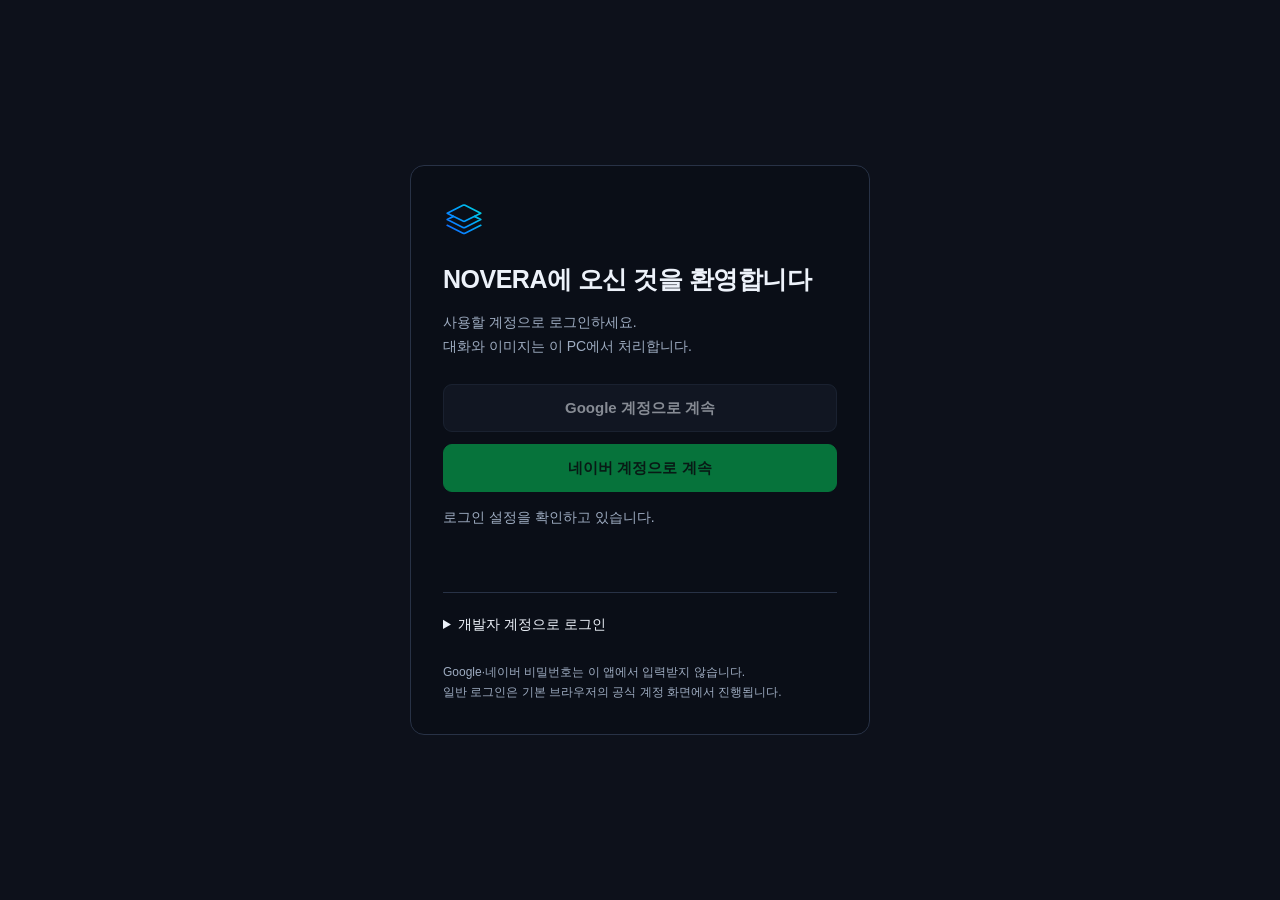
==== NOVERA_AI_Desktop_Release/assets/index.html @ 12334b1d "Add VIONA web and NOVERA desktop source without local models or secrets" ====
<!doctype html><html lang="ko"><head><meta charset="utf-8"><meta name="viewport" content="width=device-width, initial-scale=1"><meta http-equiv="Content-Security-Policy" content="default-src 'self' data: 'unsafe-inline'; connect-src 'self'; object-src 'none'; base-uri 'none'"><title>NOVERA AI Desktop</title><link rel="stylesheet" href="desktop.css"></head><body class="signed-out">
<section id="authScreen" class="auth-screen" aria-label="NOVERA 로그인"><div class="auth-content"><img src="logo.svg" alt="" class="auth-logo"><h1>NOVERA에 오신 것을 환영합니다</h1><p class="muted">사용할 계정으로 로그인하세요.<br>대화와 이미지는 이 PC에서 처리합니다.</p><div class="provider-actions"><button id="googleLogin" class="provider-button" disabled>Google 계정으로 계속</button><button id="naverLogin" class="provider-button naver" disabled>네이버 계정으로 계속</button></div><p id="providerSetupNote" class="muted">로그인 설정을 확인하고 있습니다.</p><p id="authMessage" role="status" aria-live="polite"></p><button id="cancelLogin" hidden>로그인 취소</button><details class="developer-login"><summary>개발자 계정으로 로그인</summary><form id="developerLoginForm"><label>개발자 계정<input id="developerUsername" name="username" value="soo_dev" autocomplete="username" required maxlength="254"></label><label>비밀번호<input id="developerPassword" name="password" type="password" autocomplete="current-password" required maxlength="128"></label><button id="developerSignIn" class="primary">개발자 로그인</button></form></details><p class="auth-footnote">Google·네이버 비밀번호는 이 앱에서 입력받지 않습니다.<br>일반 로그인은 기본 브라우저의 공식 계정 화면에서 진행됩니다.</p></div></section>
<aside><a class="brand" href="#"><img src="logo.svg" alt="">NOVERA <small>AI Desktop</small></a><button id="newChat">＋ 새 대화</button><div class="label">내 대화</div><nav id="history"></nav><div class="aside-bottom"><button data-pane="chat">대화</button><button data-pane="image">이미지 스튜디오</button><button data-pane="settings">모델 및 설정</button><button data-pane="developer" data-developer hidden>개발자 설정</button><button data-pane="logs" data-developer hidden>오류 로그</button><p>로컬 실행 · 오프라인 추론</p></div></aside>
<main><header><div><span id="heading">VIONA</span><span class="badge">개인 AI</span></div><div class="account-controls"><span id="accountName"></span><button id="logout">로그아웃</button></div><div class="connection"><i id="light"></i><span id="phase">연결 준비 중</span></div></header>
<section id="chat" class="pane"><div id="messages" aria-live="polite"><div class="welcome"><img src="logo.svg" alt="VIONA"><h1>무엇을 함께 만들어볼까요?</h1><p>생각을 정리하고, 코드를 만들고, 새로운 이미지를 그려보세요.</p><div class="suggestions"><button data-prompt="한국어로 간단하게 인사해 줘.">대화 시작하기</button><button data-prompt="파이썬으로 이진 탐색 함수를 작성해 줘.">Python 코드 만들기</button></div></div></div><form id="chatForm"><textarea id="prompt" aria-label="메시지" placeholder="VIONA에게 물어보세요. Shift+Enter로 줄바꿈" rows="2" required></textarea><div class="composer-actions"><span>설치된 모델로 이 PC에서 처리합니다</span><button type="button" id="cancel">중단</button><button type="submit" id="send" class="primary">보내기 ↑</button></div></form></section>
<section id="image" class="pane panel" hidden><h1>이미지 스튜디오</h1><p class="muted">Stable Diffusion 1.5 · 학습된 VIONA LoRA · 기본 256 × 256</p><label>그릴 이미지 <textarea id="imagePrompt" rows="4" placeholder="예: a photograph of an open hand, five fingers, white background"></textarea></label><p class="muted">현재 엔진은 영어 묘사에 가장 잘 반응합니다.</p><button id="generate" class="primary">이미지 생성</button><div id="imageResult" aria-live="polite"></div></section>
<section id="settings" class="pane panel" hidden><h1>모델 및 설정</h1><div class="actions"><button id="checkUpdates">업데이트 확인</button><span id="updateStatus" role="status">앱을 시작할 때 새 빌드를 자동 확인합니다.</span></div><p class="muted">변경한 설정은 다음 요청부터 적용됩니다. 모델은 첫 요청에서 로드합니다.</p><div class="actions"><button id="syncWeb" class="primary">웹 배포 가져오기</button></div><p id="webRelease" class="muted"></p><label class="check"><input type="checkbox" id="follow_web" checked> 시작할 때 웹 배포 모델과 연결</label><div class="settings-grid"><label>이미지 모델<select id="image_model"></select></label><label>대화 모델<select id="model"></select></label><label>실행 모드<select id="mode"><option value="cpu">CPU · 안정성 우선</option><option value="gpu">GPU 혼합 · VRAM 여유 확인</option></select></label><label>CPU 스레드<input id="threads" type="number" min="1" max="6"></label><label>컨텍스트 토큰<input id="context" type="number" min="512" max="32768" step="512"></label><label>이미지 LoRA<select id="adapter"><option value="">사용 안 함</option></select></label><label>이미지 LoRA 강도<input id="strength" type="number" min="0" max="1.5" step="0.05"></label></div><label class="check"><input type="checkbox" id="text_lora"> 검증된 VIONA 코딩 LoRA 사용 (해당 베이스 모델에만 적용)</label><div class="actions"><button id="saveSettings" class="primary">설정 저장</button><button id="addModel">GGUF 모델 추가</button><button id="exportHistory">대화 내보내기</button><label class="button">대화 불러오기<input id="importHistory" type="file" accept="application/json" hidden></label></div><pre id="resources"></pre><p class="muted">GPU는 여유 VRAM에 맞춰 제한적으로 사용하며 부족하면 CPU로 복구합니다. 이미지 LoRA와 대화용 LoRA는 서로 호환되지 않습니다.</p></section>
<section id="developer" class="pane panel" hidden><h1>개발자 설정</h1><p class="muted">로그인 서비스 연결 · 모델 관리 · 실행 로그를 개발자 계정에서만 사용할 수 있습니다.</p><h2>Google·네이버 로그인 연결</h2><p>먼저 각 제공업체 개발자 콘솔에서 앱을 등록하세요. 아래 설정은 이 Windows 사용자 계정으로 암호화해 저장하며 EXE에 포함하지 않습니다.</p><form id="oauthSettingsForm" class="oauth-form"><label>로그인 제공업체<select id="oauthProvider"><option value="google">Google</option><option value="naver">네이버</option></select></label><label>Client ID<input id="oauthClientId" autocomplete="off" required maxlength="512"></label><label>Client Secret<input id="oauthClientSecret" type="password" autocomplete="off" maxlength="1024" placeholder="새 Secret 입력 · 비우면 기존 값 유지"></label><p id="oauthCallback" class="muted"></p><button id="saveOAuthSettings" class="primary">로그인 연결 설정 저장</button><p id="oauthSettingsMessage" role="status" aria-live="polite"></p></form><details class="setup-instructions"><summary>처음 등록하는 방법</summary><ol><li>Google Cloud Console에서 Google Auth Platform의 동의 화면을 구성하고 OAuth 클라이언트 유형을 <strong>데스크톱 앱</strong>으로 만드세요. 테스트 모드라면 테스트 사용자를 등록하세요.</li><li>네이버 개발자센터에서 네이버 로그인 앱을 만드세요. PC 웹 환경의 서비스 URL은 <code>http://127.0.0.1</code>, Callback URL은 <code>http://127.0.0.1:43871/oauth/callback/naver</code>로 등록하세요.</li><li>발급받은 Client ID와 Secret을 위에 저장하고 로그아웃한 뒤 해당 로그인 버튼을 사용하세요. 임의의 값을 넣으면 실제 로그인은 동작하지 않습니다.</li></ol><p class="muted">현재 PC용 구성입니다. 다른 PC에 배포하는 공용 서비스는 네이버 Secret을 보관할 별도의 인증 서버와 서비스 검수가 필요합니다.</p></details></section><section id="logs" class="pane panel" hidden><h1>실행 및 오류 로그</h1><button id="refreshLogs">새로고침</button><pre id="logText"></pre></section><div id="notice" role="status" hidden></div></main><script src="desktop.js"></script></body></html>
---- NOVERA_AI_Desktop_Release/assets/desktop.css ----
:root{color-scheme:dark;--bg:#0d111b;--side:#0a0e17;--surface:#171e2c;--line:#283246;--text:#edf2fa;--muted:#9eacc1;--accent:#61cfee}*{box-sizing:border-box}body{margin:0;height:100vh;display:flex;background:var(--bg);color:var(--text);font:14px "Segoe UI",sans-serif}button,input,textarea,select{font:inherit}button,.button{cursor:pointer;background:var(--surface);color:var(--text);border:1px solid var(--line);padding:11px 15px;border-radius:9px}button:hover,.button:hover{background:#253247}button:disabled{opacity:.45;cursor:wait}button:focus-visible,input:focus-visible,select:focus-visible,textarea:focus-visible,.button:focus-within{outline:2px solid var(--accent);outline-offset:3px}aside{width:236px;flex-shrink:0;background:var(--side);border-right:1px solid var(--line);padding:25px 16px 16px;display:flex;flex-direction:column;min-height:0}.brand{display:flex;align-items:center;gap:9px;flex-wrap:wrap;font-weight:750;letter-spacing:1px;color:var(--text);text-decoration:none;margin-bottom:28px}.brand img{width:32px;height:32px}.brand small{font-size:10px;color:var(--muted);font-weight:400;letter-spacing:0;margin-left:41px;margin-top:-12px}.label{margin:26px 10px 12px;color:var(--muted);font-size:12px}nav{overflow:auto;flex:1;min-height:40px}nav button{display:block;width:100%;text-align:left;overflow:hidden;text-overflow:ellipsis;white-space:nowrap;background:transparent;border:0;margin:3px 0}.aside-bottom{flex-shrink:0;border-top:1px solid var(--line);padding-top:12px}.aside-bottom button{display:block;width:100%;border:0;text-align:left;background:transparent;margin:3px 0}.aside-bottom p{font-size:11px;color:var(--muted);margin:16px 12px 0}main{flex:1;min-width:0;display:flex;flex-direction:column;position:relative}header{height:72px;display:flex;align-items:center;justify-content:space-between;gap:12px;padding:0 28px;border-bottom:1px solid #1b2433;flex-shrink:0}#heading{font-weight:650;font-size:19px;letter-spacing:.6px}.badge{font-size:11px;color:var(--muted);margin-left:12px}.connection{display:flex;align-items:center;gap:8px;font-size:12px;color:var(--muted)}.connection i{width:6px;height:6px;background:#77849b;border-radius:50%}.connection i.ready{background:#55c9a6}.pane{min-height:0;flex:1}.pane[hidden]{display:none}#chat{display:flex;flex-direction:column}#messages{flex:1;overflow:auto;padding:24px max(25px,calc((100% - 780px)/2));scrollbar-width:thin;scrollbar-color:var(--line) transparent}.welcome{text-align:center;margin:12vh 0 20px}.welcome img{width:78px;height:78px}.welcome h1{font-size:28px;letter-spacing:-.8px;font-weight:600;margin:24px 0 12px}.welcome p,.muted{color:var(--muted);line-height:1.7}.suggestions{display:flex;justify-content:center;gap:12px;margin-top:30px}.suggestions button{background:transparent;padding:15px 20px}.message{line-height:1.8;padding:18px 0;border-bottom:1px solid #1b2433;white-space:pre-wrap;overflow-wrap:anywhere}.message b{display:block;font-size:12px;color:var(--accent);margin-bottom:8px}.message.user b{color:var(--muted)}#chatForm{margin:12px max(24px,calc((100% - 780px)/2)) 23px;border:1px solid #36435b;border-radius:14px;background:#151d2a;padding:13px}textarea{resize:vertical;background:transparent;color:var(--text);border:1px solid var(--line);border-radius:8px;padding:12px;line-height:1.6;width:100%;min-height:70px;max-height:160px}#prompt{border:0;resize:none;padding:3px 4px;outline-offset:5px}.composer-actions{display:flex;align-items:center;gap:10px;margin-top:8px}.composer-actions span{color:var(--muted);font-size:11px;margin-right:auto}.composer-actions #cancel{background:transparent;padding:8px 12px}.primary{background:#b2e8f3;color:#09141c;border-color:transparent;font-weight:600}.primary:hover{background:#d2f4fc}.panel{overflow:auto;padding:34px clamp(28px,5vw,70px)}h1{font-size:27px;font-weight:600;letter-spacing:-.6px;margin:0 0 15px}label{display:block;line-height:1.5}label input,label select{display:block;width:100%;margin-top:9px;background:var(--surface);border:1px solid var(--line);color:var(--text);padding:11px;border-radius:8px}.settings-grid{display:grid;grid-template-columns:1fr 1fr;gap:24px;margin:28px 0}.check{display:flex;align-items:center;gap:10px;margin:24px 0}.check input{width:auto;margin:0}.actions{display:flex;flex-wrap:wrap;gap:12px}.button{line-height:20px}pre{white-space:pre-wrap;overflow-wrap:anywhere;background:var(--side);border:1px solid var(--line);border-radius:10px;padding:18px;font-size:12px;line-height:1.7;margin-top:26px}#notice{position:absolute;bottom:12px;left:20px;right:20px;padding:13px;background:#293a51;border:1px solid #50617d;border-radius:10px;font-size:13px;z-index:10}#imageResult{margin-top:24px}#imageResult img{max-width:100%;width:384px;border-radius:10px}.working{display:inline-flex;align-items:center;gap:7px;color:var(--muted)}.working i{width:5px;height:5px;background:var(--accent);border-radius:50%;animation:pulse 1.2s infinite}.working i:nth-child(2){animation-delay:.2s}.working i:nth-child(3){animation-delay:.4s}@keyframes pulse{50%{opacity:.25;transform:translateY(-3px)}}@media(prefers-reduced-motion:reduce){.working i{animation:none}}@media(max-width:850px){aside{width:188px;padding:20px 12px}.welcome h1{font-size:24px}.settings-grid{gap:15px}.composer-actions span{display:none}header{padding:0 20px}}

[hidden]{display:none!important}

/* Account access follows the existing desktop palette. */
body.signed-out>aside,body.signed-out>main{display:none}
.auth-screen{position:fixed;inset:0;z-index:100;display:grid;place-items:center;overflow:auto;background:var(--bg);padding:32px 24px}
.auth-content{width:min(100%,460px);margin:auto;padding:32px;border:1px solid var(--line);border-radius:14px;background:var(--side)}
.auth-logo{width:42px;height:42px;margin-bottom:18px}
.auth-content h1{font-size:25px;line-height:1.45;margin:0 0 14px;letter-spacing:-.02em}
.auth-content p{font-size:14px;line-height:1.7}
.provider-actions{display:grid;gap:12px;margin-top:26px}
.provider-button{width:100%;min-height:48px;font-size:15px;font-weight:600;background:var(--surface)}
.provider-button.naver{background:#03c75a;color:#072514;border-color:#03c75a}
.auth-content button:disabled{opacity:.55;cursor:not-allowed}
.auth-content button:focus-visible,.auth-content summary:focus-visible,.oauth-form input:focus-visible{outline:2px solid var(--accent);outline-offset:3px}
.developer-login{margin-top:24px;padding-top:20px;border-top:1px solid var(--line)}
.developer-login summary,.setup-instructions summary{cursor:pointer;line-height:1.6}
.developer-login form{display:grid;gap:16px;margin-top:18px}
.developer-login input{min-height:44px}
.auth-footnote{color:var(--muted);margin-top:26px;margin-bottom:0;font-size:12px!important}
#authMessage{min-height:24px;overflow-wrap:anywhere}
.account-controls{display:flex;align-items:center;gap:12px;margin-left:auto;margin-right:20px}
#accountName{max-width:180px;overflow:hidden;text-overflow:ellipsis;white-space:nowrap;font-size:13px}
#logout{padding:8px 12px;font-size:13px}
.oauth-form{display:grid;gap:18px;max-width:560px;margin:24px 0 32px}
.oauth-form p{margin:0;line-height:1.7;overflow-wrap:anywhere}
.oauth-form button{justify-self:start}
.setup-instructions{max-width:700px;line-height:1.8}
.setup-instructions li+li{margin-top:12px}
@media(max-width:900px){#accountName{max-width:100px}.account-controls{margin-right:10px;gap:6px}}
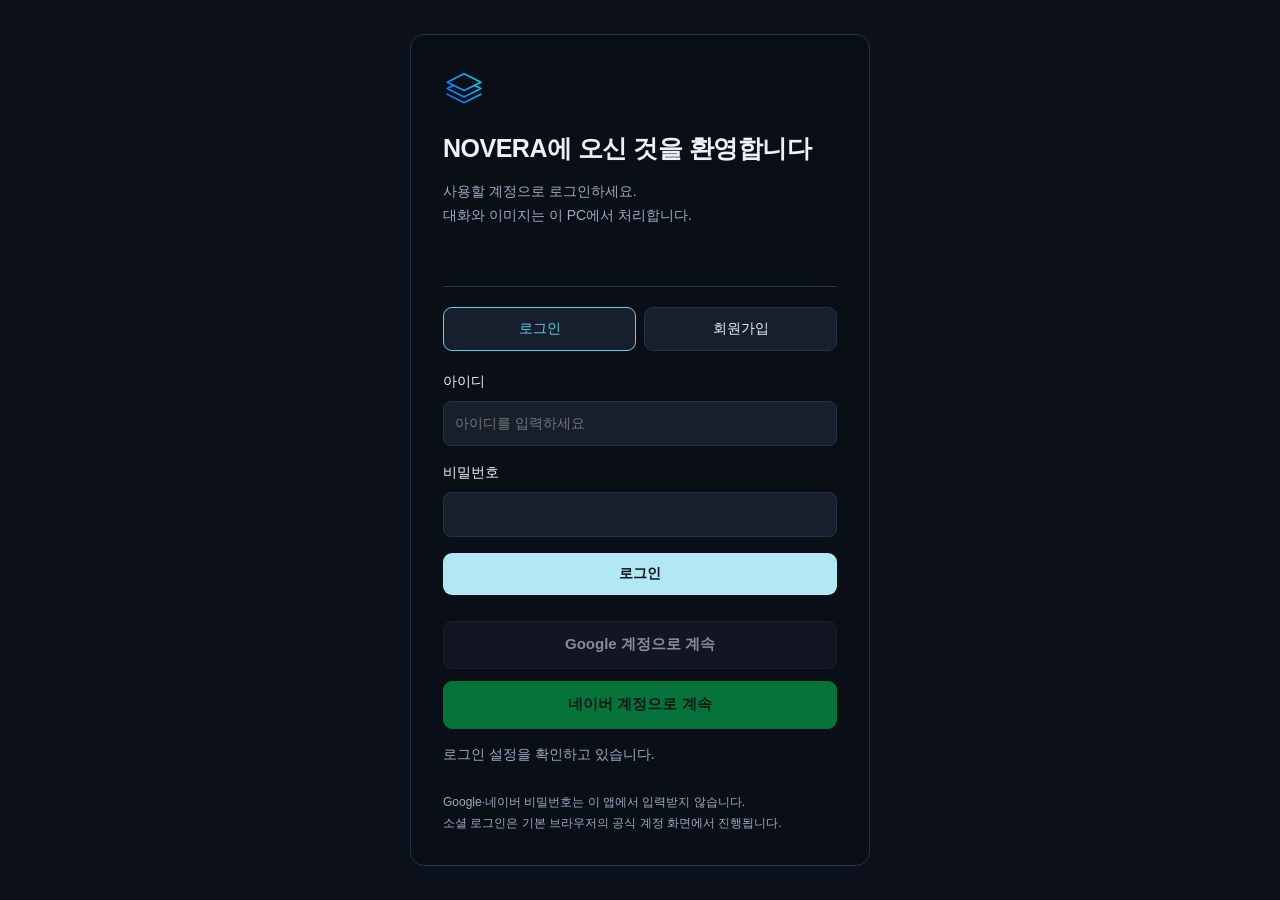
==== commit 266a07b7: "Add local username login and registration to desktop app" ====
--- a/NOVERA_AI_Desktop_Release/assets/index.html
+++ b/NOVERA_AI_Desktop_Release/assets/index.html
@@ -1,5 +1,5 @@
 <!doctype html><html lang="ko"><head><meta charset="utf-8"><meta name="viewport" content="width=device-width, initial-scale=1"><meta http-equiv="Content-Security-Policy" content="default-src 'self' data: 'unsafe-inline'; connect-src 'self'; object-src 'none'; base-uri 'none'"><title>NOVERA AI Desktop</title><link rel="stylesheet" href="desktop.css"></head><body class="signed-out">
-<section id="authScreen" class="auth-screen" aria-label="NOVERA 로그인"><div class="auth-content"><img src="logo.svg" alt="" class="auth-logo"><h1>NOVERA에 오신 것을 환영합니다</h1><p class="muted">사용할 계정으로 로그인하세요.<br>대화와 이미지는 이 PC에서 처리합니다.</p><div class="provider-actions"><button id="googleLogin" class="provider-button" disabled>Google 계정으로 계속</button><button id="naverLogin" class="provider-button naver" disabled>네이버 계정으로 계속</button></div><p id="providerSetupNote" class="muted">로그인 설정을 확인하고 있습니다.</p><p id="authMessage" role="status" aria-live="polite"></p><button id="cancelLogin" hidden>로그인 취소</button><details class="developer-login"><summary>개발자 계정으로 로그인</summary><form id="developerLoginForm"><label>개발자 계정<input id="developerUsername" name="username" value="soo_dev" autocomplete="username" required maxlength="254"></label><label>비밀번호<input id="developerPassword" name="password" type="password" autocomplete="current-password" required maxlength="128"></label><button id="developerSignIn" class="primary">개발자 로그인</button></form></details><p class="auth-footnote">Google·네이버 비밀번호는 이 앱에서 입력받지 않습니다.<br>일반 로그인은 기본 브라우저의 공식 계정 화면에서 진행됩니다.</p></div></section>
+<section id="authScreen" class="auth-screen" aria-label="NOVERA 로그인"><div class="auth-content"><img src="logo.svg" alt="" class="auth-logo"><h1>NOVERA에 오신 것을 환영합니다</h1><p class="muted">사용할 계정으로 로그인하세요.<br>대화와 이미지는 이 PC에서 처리합니다.</p><p id="authMessage" role="status" aria-live="polite"></p><div class="local-auth"><div class="auth-switch" role="group" aria-label="계정 메뉴"><button id="showLogin" type="button" aria-pressed="true">로그인</button><button id="showRegister" type="button" aria-pressed="false">회원가입</button></div><form id="developerLoginForm"><label>아이디<input id="developerUsername" name="username" autocomplete="username" required maxlength="254" placeholder="아이디를 입력하세요"></label><label>비밀번호<input id="developerPassword" name="password" type="password" autocomplete="current-password" required maxlength="128"></label><button id="developerSignIn" class="primary">로그인</button></form><form id="registerForm" hidden><label>아이디<input id="registerUsername" name="username" autocomplete="username" required minlength="3" maxlength="32" pattern="[a-zA-Z0-9][a-zA-Z0-9_]{2,31}" aria-describedby="usernameHelp"></label><small id="usernameHelp">영문·숫자·밑줄 3~32자</small><label>비밀번호<input id="registerPassword" name="password" type="password" autocomplete="new-password" required minlength="10" maxlength="128" aria-describedby="passwordHelp"></label><small id="passwordHelp">10~128자 · 다른 서비스와 다른 비밀번호를 사용하세요.</small><label>비밀번호 확인<input id="registerConfirm" name="confirmation" type="password" autocomplete="new-password" required minlength="10" maxlength="128"></label><button id="registerSubmit" class="primary">계정 만들기</button><p class="muted">이 PC 전용 계정입니다. 다른 PC와 동기화되지 않습니다.</p></form></div><div class="provider-actions"><button id="googleLogin" class="provider-button" disabled>Google 계정으로 계속</button><button id="naverLogin" class="provider-button naver" disabled>네이버 계정으로 계속</button></div><p id="providerSetupNote" class="muted">로그인 설정을 확인하고 있습니다.</p><button id="cancelLogin" hidden>로그인 취소</button><p class="auth-footnote">Google·네이버 비밀번호는 이 앱에서 입력받지 않습니다.<br>소셜 로그인은 기본 브라우저의 공식 계정 화면에서 진행됩니다.</p></div></section>
 <aside><a class="brand" href="#"><img src="logo.svg" alt="">NOVERA <small>AI Desktop</small></a><button id="newChat">＋ 새 대화</button><div class="label">내 대화</div><nav id="history"></nav><div class="aside-bottom"><button data-pane="chat">대화</button><button data-pane="image">이미지 스튜디오</button><button data-pane="settings">모델 및 설정</button><button data-pane="developer" data-developer hidden>개발자 설정</button><button data-pane="logs" data-developer hidden>오류 로그</button><p>로컬 실행 · 오프라인 추론</p></div></aside>
 <main><header><div><span id="heading">VIONA</span><span class="badge">개인 AI</span></div><div class="account-controls"><span id="accountName"></span><button id="logout">로그아웃</button></div><div class="connection"><i id="light"></i><span id="phase">연결 준비 중</span></div></header>
 <section id="chat" class="pane"><div id="messages" aria-live="polite"><div class="welcome"><img src="logo.svg" alt="VIONA"><h1>무엇을 함께 만들어볼까요?</h1><p>생각을 정리하고, 코드를 만들고, 새로운 이미지를 그려보세요.</p><div class="suggestions"><button data-prompt="한국어로 간단하게 인사해 줘.">대화 시작하기</button><button data-prompt="파이썬으로 이진 탐색 함수를 작성해 줘.">Python 코드 만들기</button></div></div></div><form id="chatForm"><textarea id="prompt" aria-label="메시지" placeholder="VIONA에게 물어보세요. Shift+Enter로 줄바꿈" rows="2" required></textarea><div class="composer-actions"><span>설치된 모델로 이 PC에서 처리합니다</span><button type="button" id="cancel">중단</button><button type="submit" id="send" class="primary">보내기 ↑</button></div></form></section>
--- a/NOVERA_AI_Desktop_Release/assets/desktop.css
+++ b/NOVERA_AI_Desktop_Release/assets/desktop.css
@@ -29,3 +29,13 @@
 .setup-instructions{max-width:700px;line-height:1.8}
 .setup-instructions li+li{margin-top:12px}
 @media(max-width:900px){#accountName{max-width:100px}.account-controls{margin-right:10px;gap:6px}}
+
+.local-auth{margin-top:20px;padding-top:20px;border-top:1px solid var(--line)}
+.auth-switch{display:flex;gap:8px;margin-bottom:20px}
+.auth-switch button{flex:1;min-height:44px}
+.auth-switch button[aria-pressed="true"]{border-color:var(--accent);color:var(--accent)}
+.local-auth form{display:grid;gap:16px}
+.local-auth input{min-height:44px}
+.local-auth small{color:var(--muted);line-height:1.6;margin-top:-10px}
+.local-auth input:focus-visible{outline:2px solid var(--accent);outline-offset:3px}
+@media(max-width:520px){.auth-screen{padding:16px}.auth-content{padding:24px 20px}}
